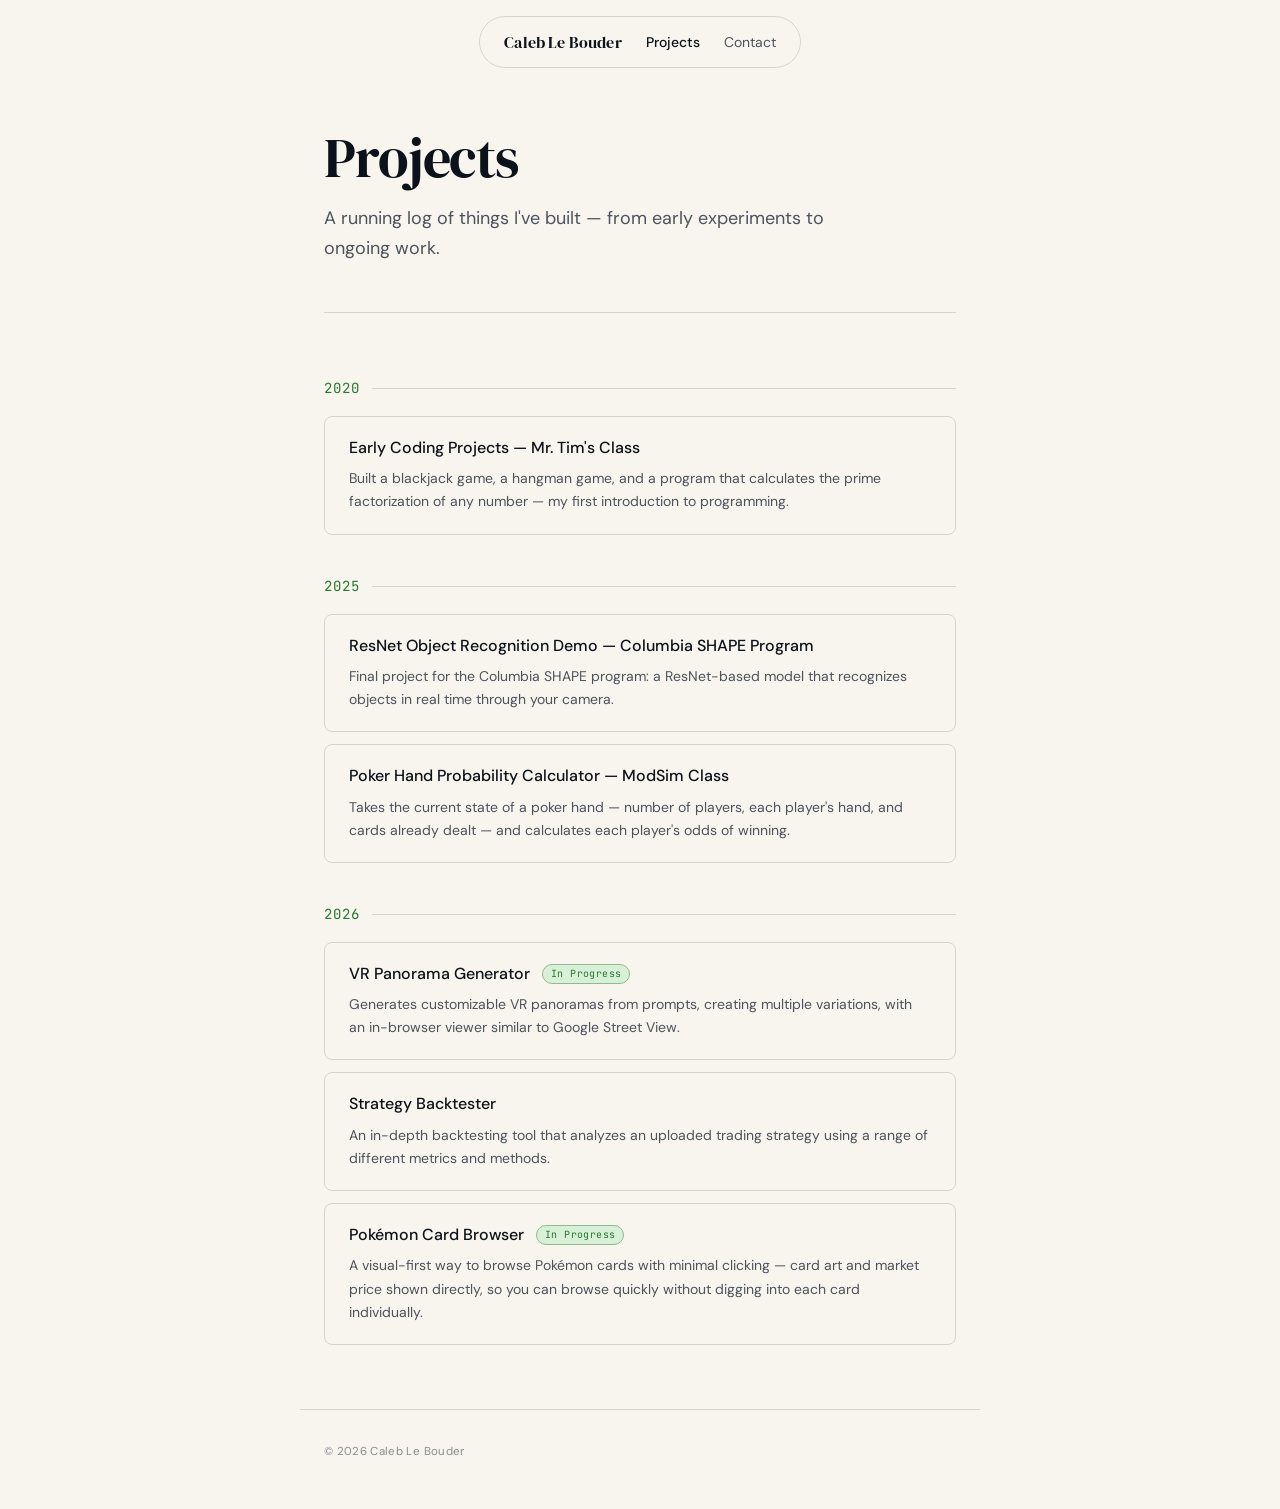
==== projects.html @ 2305d4d2 "Add design system and split projects onto separate page - Apply Garden theme (DM Serif Display, DM S" ====
<!DOCTYPE html>
<html lang="en">
<head>
  <meta charset="UTF-8">
  <meta name="viewport" content="width=device-width, initial-scale=1.0">
  <meta name="description" content="Projects by Caleb Le Bouder — games, ML, tools, and more.">
  <title>Projects — Caleb Le Bouder</title>
  <link rel="preconnect" href="https://fonts.googleapis.com">
  <link rel="preconnect" href="https://fonts.gstatic.com" crossorigin>
  <link href="https://fonts.googleapis.com/css2?family=DM+Serif+Display&family=DM+Sans:opsz,wght@9..40,300;9..40,400;9..40,500&family=JetBrains+Mono:wght@400&display=swap" rel="stylesheet">
  <link rel="stylesheet" href="style.css">
</head>
<body>

  <header>
    <nav>
      <a href="index.html">Caleb Le Bouder</a>
      <ul>
        <li><a href="projects.html" class="active">Projects</a></li>
        <li><a href="index.html#contact">Contact</a></li>
      </ul>
    </nav>
  </header>

  <main>

    <section id="projects-hero">
      <h1>Projects</h1>
      <p>A running log of things I've built — from early experiments to ongoing work.</p>
    </section>

    <section id="projects-list" class="reveal">

      <div class="timeline-year">
        <h3>2020</h3>
        <div class="project">
          <h4>Early Coding Projects — Mr. Tim's Class</h4>
          <p>Built a blackjack game, a hangman game, and a program that calculates the prime factorization of any number — my first introduction to programming.</p>
        </div>
      </div>

      <div class="timeline-year">
        <h3>2025</h3>
        <div class="project">
          <h4>ResNet Object Recognition Demo — Columbia SHAPE Program</h4>
          <p>Final project for the Columbia SHAPE program: a ResNet-based model that recognizes objects in real time through your camera.</p>
        </div>
        <div class="project">
          <h4>Poker Hand Probability Calculator — ModSim Class</h4>
          <p>Takes the current state of a poker hand — number of players, each player's hand, and cards already dealt — and calculates each player's odds of winning.</p>
        </div>
      </div>

      <div class="timeline-year">
        <h3>2026</h3>
        <div class="project">
          <h4>VR Panorama Generator <span class="status">In Progress</span></h4>
          <p>Generates customizable VR panoramas from prompts, creating multiple variations, with an in-browser viewer similar to Google Street View.</p>
        </div>
        <div class="project">
          <h4>Strategy Backtester</h4>
          <p>An in-depth backtesting tool that analyzes an uploaded trading strategy using a range of different metrics and methods.</p>
        </div>
        <div class="project">
          <h4>Pokémon Card Browser <span class="status">In Progress</span></h4>
          <p>A visual-first way to browse Pokémon cards with minimal clicking — card art and market price shown directly, so you can browse quickly without digging into each card individually.</p>
        </div>
      </div>

      <!-- To add a new project: copy a .project block into the relevant .timeline-year, or add a new .timeline-year block for a new year. -->

    </section>

  </main>

  <footer>
    <p>&copy; 2026 Caleb Le Bouder</p>
  </footer>

  <script src="script.js"></script>
</body>
</html>
---- style.css ----
/* Hallmark · macrostructure: Letter · tone: soft editorial · anchor hue: garden-green */
/* Hallmark · pre-emit critique: P4 H4 E4 S4 R4 V4 */

/* ── tokens ──────────────────────────────────────────────────── */
:root {
  /* color */
  --color-paper:      oklch(97%  0.010 88);
  --color-paper-2:    oklch(93%  0.015 88);
  --color-paper-3:    oklch(89%  0.018 88);
  --color-ink:        oklch(18%  0.020 255);
  --color-ink-2:      oklch(44%  0.018 255);
  --color-ink-3:      oklch(64%  0.012 255);
  --color-accent:     oklch(50%  0.130 145);
  --color-accent-mid: oklch(75%  0.080 145);
  --color-accent-dim: oklch(93%  0.040 145);
  --color-rule:       oklch(87%  0.010 88);
  --color-focus:      oklch(50%  0.130 145);

  /* typography */
  --font-display: 'DM Serif Display', Georgia, serif;
  --font-body:    'DM Sans', system-ui, sans-serif;
  --font-mono:    'JetBrains Mono', 'Courier New', monospace;

  /* type scale */
  --text-xs:        0.72rem;
  --text-sm:        0.875rem;
  --text-base:      1rem;
  --text-lg:        1.125rem;
  --text-xl:        1.25rem;
  --text-2xl:       1.5rem;
  --text-3xl:       2rem;
  --text-4xl:       2.75rem;
  --text-display-s: 3.5rem;
  --text-display:   4.5rem;

  /* spacing (4-pt) */
  --space-1:  0.25rem;
  --space-2:  0.5rem;
  --space-3:  0.75rem;
  --space-4:  1rem;
  --space-5:  1.25rem;
  --space-6:  1.5rem;
  --space-8:  2rem;
  --space-10: 2.5rem;
  --space-12: 3rem;
  --space-16: 4rem;
  --space-20: 5rem;
  --space-24: 6rem;
  --space-32: 8rem;

  /* motion */
  --ease-out:    cubic-bezier(0.16, 1, 0.3, 1);
  --ease-in:     cubic-bezier(0.4, 0, 1, 1);
  --ease-in-out: cubic-bezier(0.4, 0, 0.2, 1);
  --dur-fast:    120ms;
  --dur-base:    240ms;
  --dur-slow:    440ms;

  /* layout */
  --max-w:      680px;
  --radius-sm:  3px;
  --radius-md:  8px;
  --radius-lg:  16px;
  --radius-pill:999px;
}

/* ── reset ───────────────────────────────────────────────────── */
*, *::before, *::after {
  box-sizing: border-box;
  margin: 0;
  padding: 0;
}

html {
  scroll-behavior: smooth;
  overflow-x: clip;
}

body {
  background-color: var(--color-paper);
  color: var(--color-ink);
  font-family: var(--font-body);
  font-size: var(--text-base);
  line-height: 1.65;
  overflow-x: clip;
  -webkit-font-smoothing: antialiased;
  -moz-osx-font-smoothing: grayscale;
}

/* ── nav — N5 floating pill ──────────────────────────────────── */
header {
  position: fixed;
  top: var(--space-4);
  left: 0;
  right: 0;
  z-index: 100;
  display: flex;
  justify-content: center;
  pointer-events: none;
}

nav {
  pointer-events: all;
  display: flex;
  align-items: center;
  gap: var(--space-6);
  padding: var(--space-3) var(--space-6);
  background: oklch(97% 0.010 88 / 0.88);
  backdrop-filter: blur(14px);
  -webkit-backdrop-filter: blur(14px);
  border: 1px solid var(--color-rule);
  border-radius: var(--radius-pill);
  transition:
    box-shadow var(--dur-base) var(--ease-out),
    background  var(--dur-base) var(--ease-out);
}

nav.scrolled {
  box-shadow: 0 2px 20px oklch(18% 0.02 255 / 0.09);
}

nav > a {
  font-family: var(--font-display);
  font-size: var(--text-base);
  color: var(--color-ink);
  text-decoration: none;
  letter-spacing: 0.01em;
  white-space: nowrap;
  flex-shrink: 0;
}

nav > a:focus-visible {
  outline: 2px solid var(--color-focus);
  outline-offset: 3px;
  border-radius: var(--radius-sm);
}

nav ul {
  display: flex;
  list-style: none;
  gap: var(--space-6);
}

nav ul a {
  font-size: var(--text-sm);
  font-weight: 400;
  color: var(--color-ink-2);
  text-decoration: none;
  transition: color var(--dur-fast) var(--ease-out);
}

nav ul a:hover,
nav ul a.active {
  color: var(--color-ink);
}

nav ul a.active {
  font-weight: 500;
}

nav ul a:focus-visible {
  outline: 2px solid var(--color-focus);
  outline-offset: 2px;
  border-radius: var(--radius-sm);
}

/* ── page layout ─────────────────────────────────────────────── */
main {
  max-width: var(--max-w);
  margin: 0 auto;
  padding: 0 var(--space-6);
}

section[id] {
  scroll-margin-top: 80px;
}

section + section {
  border-top: 1px solid var(--color-rule);
}

section {
  padding-top: var(--space-16);
  padding-bottom: var(--space-16);
}

section h2 {
  font-family: var(--font-display);
  font-size: var(--text-2xl);
  font-weight: 400;
  font-style: normal;
  color: var(--color-ink);
  margin-bottom: var(--space-8);
}

/* ── hero ────────────────────────────────────────────────────── */
#hero {
  min-height: 80vh;
  display: flex;
  flex-direction: column;
  justify-content: center;
  padding-top: var(--space-32);
  padding-bottom: var(--space-20);
  border-top: none;
}

#hero h1 {
  font-family: var(--font-display);
  font-size: var(--text-display-s);
  font-weight: 400;
  font-style: normal;
  line-height: 1.08;
  letter-spacing: -0.02em;
  color: var(--color-ink);
  margin-bottom: var(--space-5);
  overflow-wrap: anywhere;
  min-width: 0;
}

#hero p {
  font-size: var(--text-lg);
  color: var(--color-ink-2);
  max-width: 46ch;
  line-height: 1.6;
}

/* ── about ───────────────────────────────────────────────────── */
#about p {
  font-size: var(--text-lg);
  color: var(--color-ink-2);
  max-width: 56ch;
  line-height: 1.75;
  margin-bottom: var(--space-6);
}

.skills {
  display: flex;
  flex-wrap: wrap;
  gap: var(--space-2);
}

.skill-tag {
  font-family: var(--font-mono);
  font-size: var(--text-xs);
  color: var(--color-accent);
  background: var(--color-accent-dim);
  padding: var(--space-1) var(--space-3);
  border-radius: var(--radius-pill);
  border: 1px solid var(--color-accent-mid);
  letter-spacing: 0.03em;
  white-space: nowrap;
}

/* ── projects page hero ──────────────────────────────────────── */
#projects-hero {
  padding-top: var(--space-32);
  padding-bottom: var(--space-12);
  border-top: none;
}

#projects-hero h1 {
  font-family: var(--font-display);
  font-size: var(--text-display-s);
  font-weight: 400;
  font-style: normal;
  line-height: 1.08;
  letter-spacing: -0.02em;
  color: var(--color-ink);
  margin-bottom: var(--space-4);
  overflow-wrap: anywhere;
  min-width: 0;
}

#projects-hero p {
  font-size: var(--text-lg);
  color: var(--color-ink-2);
  max-width: 46ch;
}

#projects-list {
  border-top: 1px solid var(--color-rule);
}

/* ── projects — timeline ─────────────────────────────────────── */
.timeline-year {
  margin-bottom: var(--space-10);
}

.timeline-year:last-child {
  margin-bottom: 0;
}

.timeline-year > h3 {
  font-family: var(--font-mono);
  font-size: var(--text-sm);
  font-weight: 400;
  color: var(--color-accent);
  letter-spacing: 0.08em;
  margin-bottom: var(--space-4);
  display: flex;
  align-items: center;
  gap: var(--space-3);
}

.timeline-year > h3::after {
  content: '';
  flex: 1;
  height: 1px;
  background: var(--color-rule);
}

.project {
  padding: var(--space-5) var(--space-6);
  border-radius: var(--radius-md);
  border: 1px solid var(--color-rule);
  background: var(--color-paper);
  margin-bottom: var(--space-3);
  transition:
    border-color var(--dur-base) var(--ease-out),
    background   var(--dur-base) var(--ease-out),
    transform    var(--dur-base) var(--ease-out),
    box-shadow   var(--dur-base) var(--ease-out);
}

.project:last-child {
  margin-bottom: 0;
}

.project:hover {
  border-color: var(--color-accent-mid);
  background: var(--color-accent-dim);
  transform: translateY(-2px);
  box-shadow: 0 4px 16px oklch(50% 0.13 145 / 0.07);
}

.project h4 {
  font-size: var(--text-base);
  font-weight: 500;
  font-style: normal;
  color: var(--color-ink);
  margin-bottom: var(--space-2);
  display: flex;
  align-items: center;
  gap: var(--space-3);
  flex-wrap: wrap;
  line-height: 1.4;
}

.project p {
  font-size: var(--text-sm);
  color: var(--color-ink-2);
  line-height: 1.65;
  max-width: 60ch;
}

.status {
  font-family: var(--font-mono);
  font-size: 0.62rem;
  font-weight: 400;
  color: var(--color-accent);
  background: var(--color-accent-dim);
  padding: 2px var(--space-2);
  border-radius: var(--radius-pill);
  border: 1px solid var(--color-accent-mid);
  letter-spacing: 0.04em;
  white-space: nowrap;
  flex-shrink: 0;
}

/* ── contact ─────────────────────────────────────────────────── */
#contact p {
  font-size: var(--text-lg);
  color: var(--color-ink-2);
}

#contact a {
  color: var(--color-accent);
  text-decoration: underline;
  text-underline-offset: 3px;
  text-decoration-color: oklch(50% 0.13 145 / 0.35);
  transition:
    color                var(--dur-fast) var(--ease-out),
    text-decoration-color var(--dur-fast) var(--ease-out);
}

#contact a:hover {
  color: oklch(38% 0.12 145);
  text-decoration-color: var(--color-accent);
}

#contact a:focus-visible {
  outline: 2px solid var(--color-focus);
  outline-offset: 3px;
  border-radius: var(--radius-sm);
}

/* ── footer — Ft1 minimal statement ─────────────────────────── */
footer {
  max-width: var(--max-w);
  margin: 0 auto;
  padding: var(--space-8) var(--space-6) var(--space-12);
  border-top: 1px solid var(--color-rule);
}

footer p {
  font-size: var(--text-xs);
  color: var(--color-ink-3);
  letter-spacing: 0.03em;
}

/* ── scroll reveal ───────────────────────────────────────────── */
.reveal {
  opacity: 0;
  transform: translateY(14px);
  transition:
    opacity   var(--dur-slow) var(--ease-out),
    transform var(--dur-slow) var(--ease-out);
}

.reveal.visible {
  opacity: 1;
  transform: translateY(0);
}

/* ── reduced motion ──────────────────────────────────────────── */
@media (prefers-reduced-motion: reduce) {
  html { scroll-behavior: auto; }

  .reveal {
    opacity: 1;
    transform: none;
    transition: none;
  }

  .project,
  nav { transition: none; }
}

/* ── responsive — 768px ──────────────────────────────────────── */
@media (max-width: 768px) {
  :root { --max-w: 100%; }
}

/* ── responsive — 600px ──────────────────────────────────────── */
@media (max-width: 600px) {
  nav {
    gap: var(--space-4);
    padding: var(--space-2) var(--space-5);
  }

  nav ul { gap: var(--space-4); }

  #hero {
    padding-top: var(--space-24);
    min-height: 70vh;
  }

  #hero h1 { font-size: var(--text-4xl); }

  section {
    padding-top: var(--space-12);
    padding-bottom: var(--space-12);
  }
}

/* ── responsive — 414px ──────────────────────────────────────── */
@media (max-width: 414px) {
  #hero h1 { font-size: var(--text-3xl); }

  nav ul { gap: var(--space-3); }
}

/* ── responsive — 375px ──────────────────────────────────────── */
@media (max-width: 375px) {
  #hero h1 { font-size: var(--text-2xl); }
}

/* ── responsive — 320px: hide nav wordmark ───────────────────── */
@media (max-width: 340px) {
  nav > a { display: none; }
  nav { gap: var(--space-3); }
}
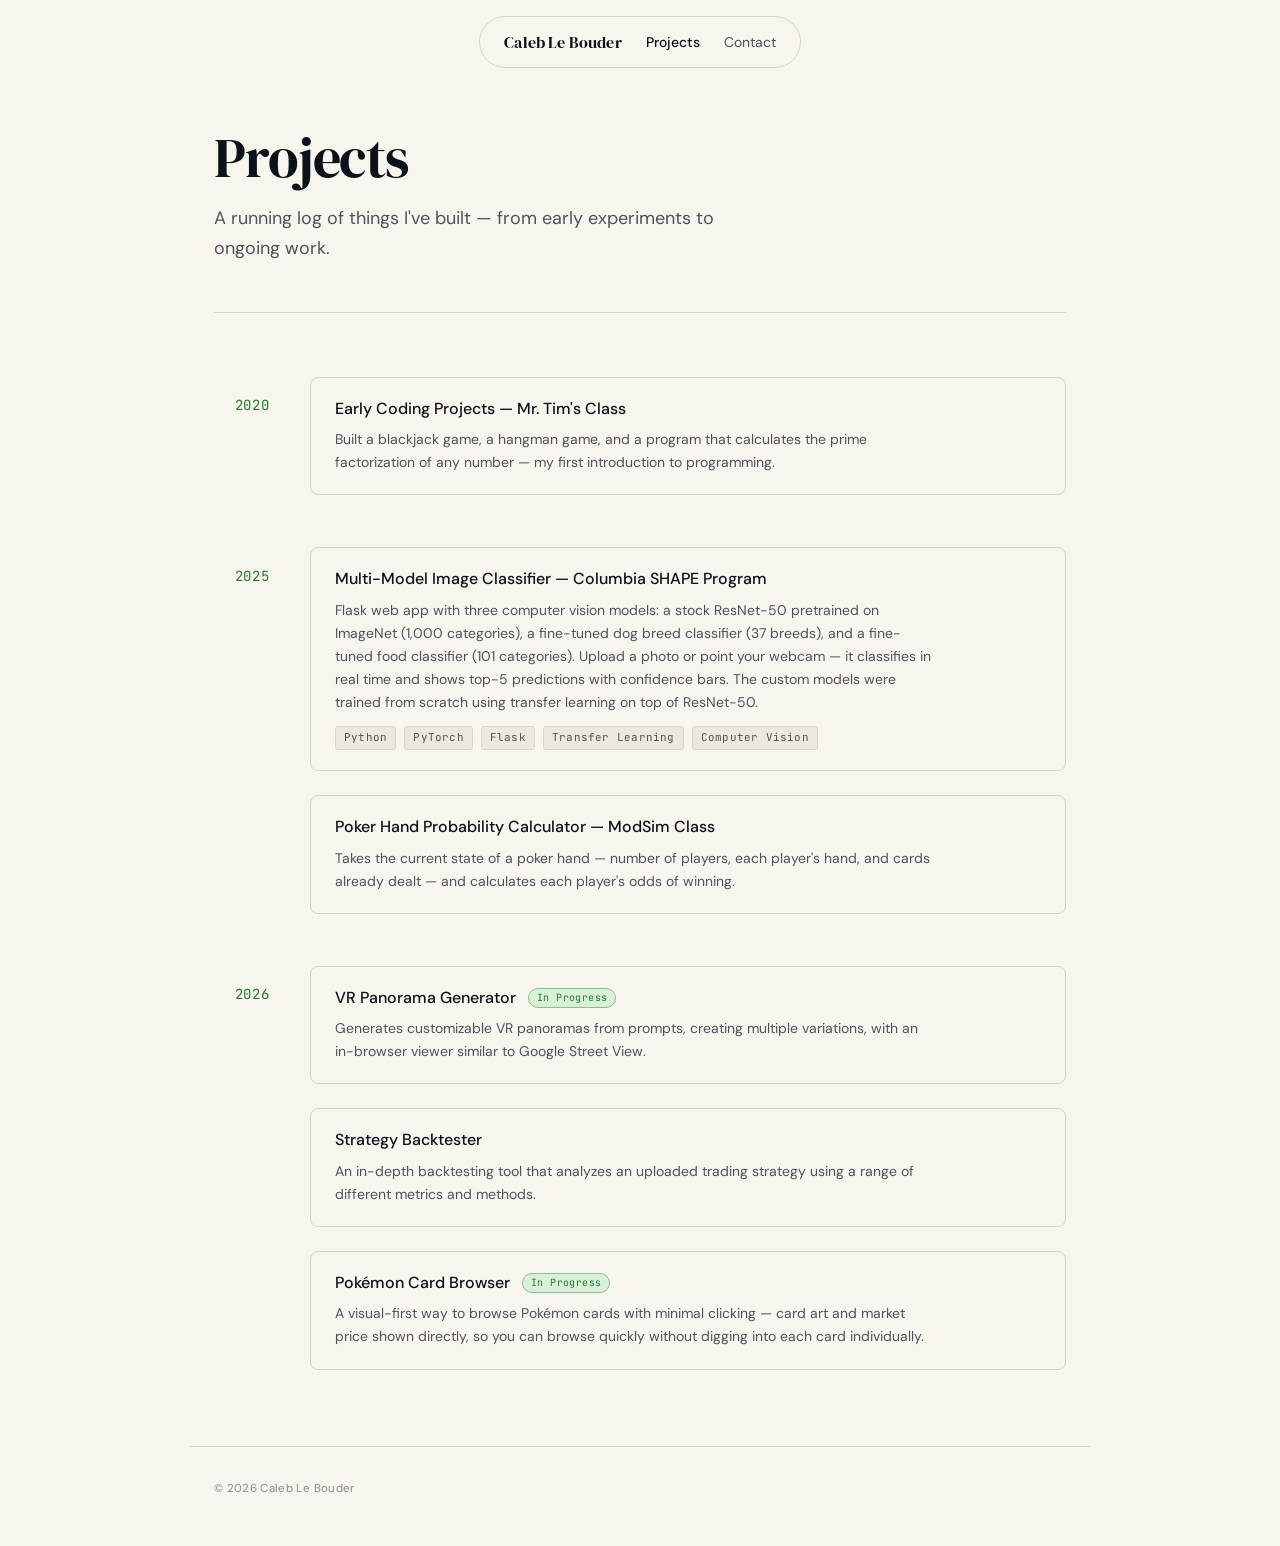
==== commit a4114e7c: "Expand ResNet project card with accurate details and tech tags - Three models: ResNet-50, dog breed " ====
--- a/projects.html
+++ b/projects.html
@@ -42,8 +42,15 @@
       <div class="timeline-year">
         <h3>2025</h3>
         <div class="project">
-          <h4>ResNet Object Recognition Demo — Columbia SHAPE Program</h4>
-          <p>Final project for the Columbia SHAPE program: a ResNet-based model that recognizes objects in real time through your camera.</p>
+          <h4>Multi-Model Image Classifier — Columbia SHAPE Program</h4>
+          <p>Flask web app with three computer vision models: a stock ResNet-50 pretrained on ImageNet (1,000 categories), a fine-tuned dog breed classifier (37 breeds), and a fine-tuned food classifier (101 categories). Upload a photo or point your webcam — it classifies in real time and shows top-5 predictions with confidence bars. The custom models were trained from scratch using transfer learning on top of ResNet-50.</p>
+          <div class="tech-tags">
+            <span class="tech-tag">Python</span>
+            <span class="tech-tag">PyTorch</span>
+            <span class="tech-tag">Flask</span>
+            <span class="tech-tag">Transfer Learning</span>
+            <span class="tech-tag">Computer Vision</span>
+          </div>
         </div>
         <div class="project">
           <h4>Poker Hand Probability Calculator — ModSim Class</h4>
--- a/style.css
+++ b/style.css
@@ -57,7 +57,7 @@
   --dur-slow:    440ms;
 
   /* layout */
-  --max-w:      680px;
+  --max-w:      900px;
   --radius-sm:  3px;
   --radius-md:  8px;
   --radius-lg:  16px;
@@ -283,6 +283,10 @@
 
 /* ── projects — timeline ─────────────────────────────────────── */
 .timeline-year {
+  display: grid;
+  grid-template-columns: 3.5rem 1fr;
+  column-gap: var(--space-10);
+  row-gap: var(--space-3);
   margin-bottom: var(--space-10);
 }
 
@@ -291,25 +295,19 @@
 }
 
 .timeline-year > h3 {
+  grid-column: 1;
+  grid-row: 1 / -1;
   font-family: var(--font-mono);
   font-size: var(--text-sm);
   font-weight: 400;
   color: var(--color-accent);
-  letter-spacing: 0.08em;
-  margin-bottom: var(--space-4);
-  display: flex;
-  align-items: center;
-  gap: var(--space-3);
-}
-
-.timeline-year > h3::after {
-  content: '';
-  flex: 1;
-  height: 1px;
-  background: var(--color-rule);
+  letter-spacing: 0.06em;
+  padding-top: 1.1rem;
+  text-align: right;
 }
 
 .project {
+  grid-column: 2;
   padding: var(--space-5) var(--space-6);
   border-radius: var(--radius-md);
   border: 1px solid var(--color-rule);
@@ -322,9 +320,6 @@
     box-shadow   var(--dur-base) var(--ease-out);
 }
 
-.project:last-child {
-  margin-bottom: 0;
-}
 
 .project:hover {
   border-color: var(--color-accent-mid);
@@ -351,6 +346,25 @@
   color: var(--color-ink-2);
   line-height: 1.65;
   max-width: 60ch;
+}
+
+.tech-tags {
+  display: flex;
+  flex-wrap: wrap;
+  gap: var(--space-2);
+  margin-top: var(--space-3);
+}
+
+.tech-tag {
+  font-family: var(--font-mono);
+  font-size: 0.68rem;
+  color: var(--color-ink-2);
+  background: var(--color-paper-2);
+  border: 1px solid var(--color-rule);
+  padding: 2px var(--space-2);
+  border-radius: var(--radius-sm);
+  letter-spacing: 0.02em;
+  white-space: nowrap;
 }
 
 .status {
@@ -461,6 +475,20 @@
     padding-top: var(--space-12);
     padding-bottom: var(--space-12);
   }
+
+  .timeline-year {
+    grid-template-columns: 1fr;
+    row-gap: var(--space-3);
+  }
+
+  .timeline-year > h3 {
+    grid-row: auto;
+    text-align: left;
+    padding-top: 0;
+    margin-bottom: var(--space-1);
+  }
+
+  .project { grid-column: 1; }
 }
 
 /* ── responsive — 414px ──────────────────────────────────────── */
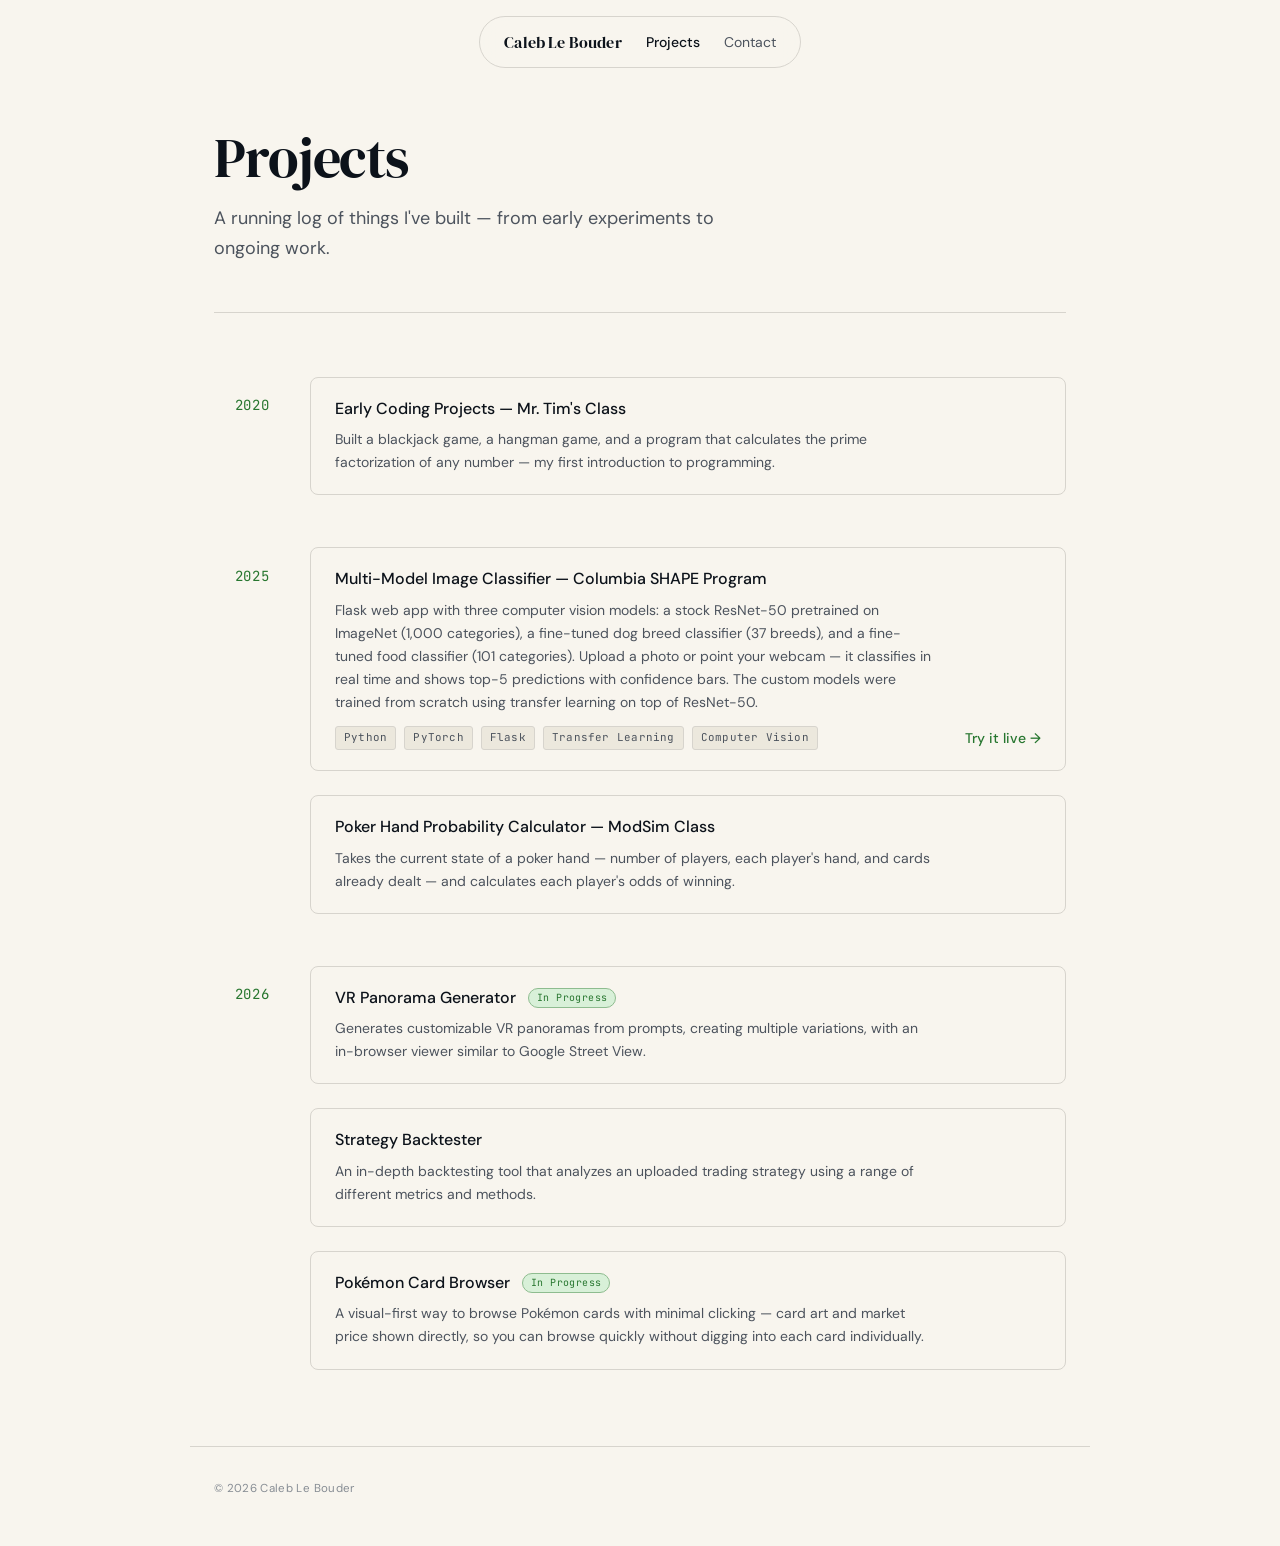
==== commit a763490a: "Add live demo link to ResNet project card Co-Authored-By: Claude Sonnet 4.6 <noreply@anthropic.com>" ====
--- a/projects.html
+++ b/projects.html
@@ -44,12 +44,15 @@
         <div class="project">
           <h4>Multi-Model Image Classifier — Columbia SHAPE Program</h4>
           <p>Flask web app with three computer vision models: a stock ResNet-50 pretrained on ImageNet (1,000 categories), a fine-tuned dog breed classifier (37 breeds), and a fine-tuned food classifier (101 categories). Upload a photo or point your webcam — it classifies in real time and shows top-5 predictions with confidence bars. The custom models were trained from scratch using transfer learning on top of ResNet-50.</p>
-          <div class="tech-tags">
-            <span class="tech-tag">Python</span>
-            <span class="tech-tag">PyTorch</span>
-            <span class="tech-tag">Flask</span>
-            <span class="tech-tag">Transfer Learning</span>
-            <span class="tech-tag">Computer Vision</span>
+          <div class="project-footer">
+            <div class="tech-tags">
+              <span class="tech-tag">Python</span>
+              <span class="tech-tag">PyTorch</span>
+              <span class="tech-tag">Flask</span>
+              <span class="tech-tag">Transfer Learning</span>
+              <span class="tech-tag">Computer Vision</span>
+            </div>
+            <a class="project-link" href="https://resnet-classifier-s8eg.onrender.com" target="_blank" rel="noopener">Try it live →</a>
           </div>
         </div>
         <div class="project">
--- a/style.css
+++ b/style.css
@@ -348,11 +348,38 @@
   max-width: 60ch;
 }
 
+.project-footer {
+  display: flex;
+  align-items: center;
+  justify-content: space-between;
+  flex-wrap: wrap;
+  gap: var(--space-3);
+  margin-top: var(--space-3);
+}
+
+.project-link {
+  font-size: var(--text-sm);
+  font-weight: 500;
+  color: var(--color-accent);
+  text-decoration: none;
+  white-space: nowrap;
+  transition: color var(--dur-fast) var(--ease-out);
+}
+
+.project-link:hover {
+  color: oklch(38% 0.12 145);
+}
+
+.project-link:focus-visible {
+  outline: 2px solid var(--color-focus);
+  outline-offset: 2px;
+  border-radius: var(--radius-sm);
+}
+
 .tech-tags {
   display: flex;
   flex-wrap: wrap;
   gap: var(--space-2);
-  margin-top: var(--space-3);
 }
 
 .tech-tag {
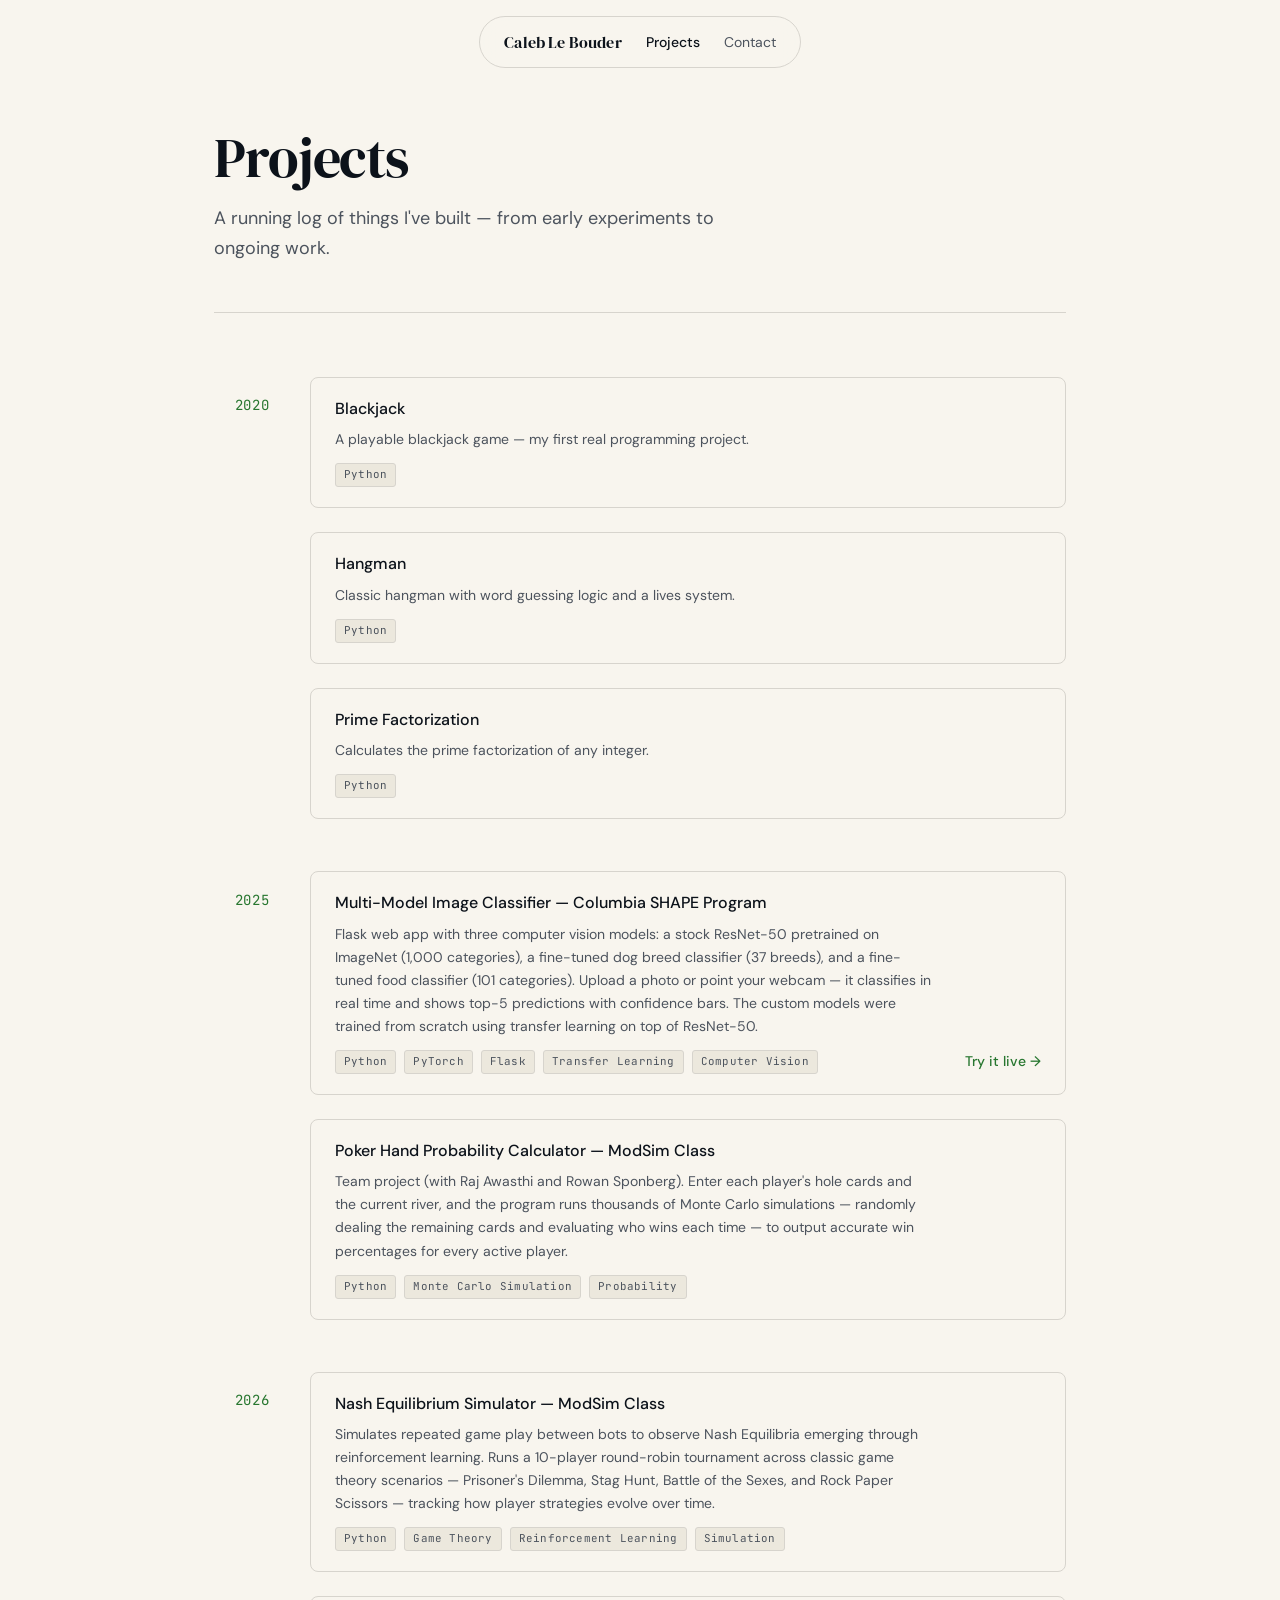
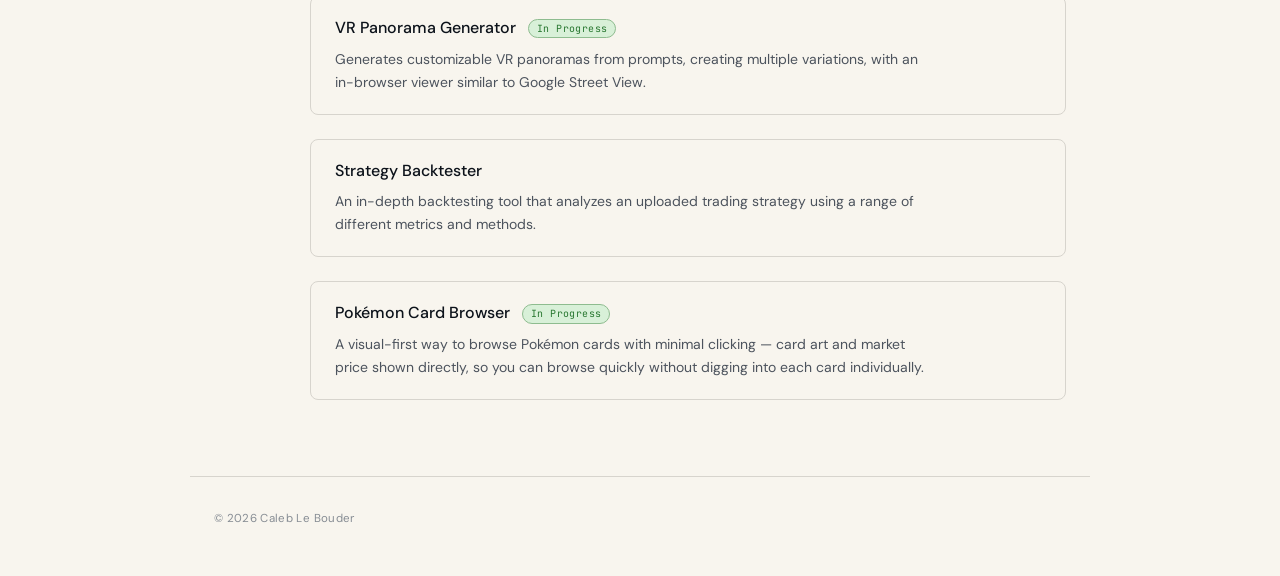
==== commit 00b02dea: "Expand project cards with accurate descriptions and tech tags - Poker: Monte Carlo simulation detail" ====
--- a/projects.html
+++ b/projects.html
@@ -34,8 +34,25 @@
       <div class="timeline-year">
         <h3>2020</h3>
         <div class="project">
-          <h4>Early Coding Projects — Mr. Tim's Class</h4>
-          <p>Built a blackjack game, a hangman game, and a program that calculates the prime factorization of any number — my first introduction to programming.</p>
+          <h4>Blackjack</h4>
+          <p>A playable blackjack game — my first real programming project.</p>
+          <div class="project-footer">
+            <div class="tech-tags"><span class="tech-tag">Python</span></div>
+          </div>
+        </div>
+        <div class="project">
+          <h4>Hangman</h4>
+          <p>Classic hangman with word guessing logic and a lives system.</p>
+          <div class="project-footer">
+            <div class="tech-tags"><span class="tech-tag">Python</span></div>
+          </div>
+        </div>
+        <div class="project">
+          <h4>Prime Factorization</h4>
+          <p>Calculates the prime factorization of any integer.</p>
+          <div class="project-footer">
+            <div class="tech-tags"><span class="tech-tag">Python</span></div>
+          </div>
         </div>
       </div>
 
@@ -57,12 +74,31 @@
         </div>
         <div class="project">
           <h4>Poker Hand Probability Calculator — ModSim Class</h4>
-          <p>Takes the current state of a poker hand — number of players, each player's hand, and cards already dealt — and calculates each player's odds of winning.</p>
+          <p>Team project (with Raj Awasthi and Rowan Sponberg). Enter each player's hole cards and the current river, and the program runs thousands of Monte Carlo simulations — randomly dealing the remaining cards and evaluating who wins each time — to output accurate win percentages for every active player.</p>
+          <div class="project-footer">
+            <div class="tech-tags">
+              <span class="tech-tag">Python</span>
+              <span class="tech-tag">Monte Carlo Simulation</span>
+              <span class="tech-tag">Probability</span>
+            </div>
+          </div>
         </div>
       </div>
 
       <div class="timeline-year">
         <h3>2026</h3>
+        <div class="project">
+          <h4>Nash Equilibrium Simulator — ModSim Class</h4>
+          <p>Simulates repeated game play between bots to observe Nash Equilibria emerging through reinforcement learning. Runs a 10-player round-robin tournament across classic game theory scenarios — Prisoner's Dilemma, Stag Hunt, Battle of the Sexes, and Rock Paper Scissors — tracking how player strategies evolve over time.</p>
+          <div class="project-footer">
+            <div class="tech-tags">
+              <span class="tech-tag">Python</span>
+              <span class="tech-tag">Game Theory</span>
+              <span class="tech-tag">Reinforcement Learning</span>
+              <span class="tech-tag">Simulation</span>
+            </div>
+          </div>
+        </div>
         <div class="project">
           <h4>VR Panorama Generator <span class="status">In Progress</span></h4>
           <p>Generates customizable VR panoramas from prompts, creating multiple variations, with an in-browser viewer similar to Google Street View.</p>
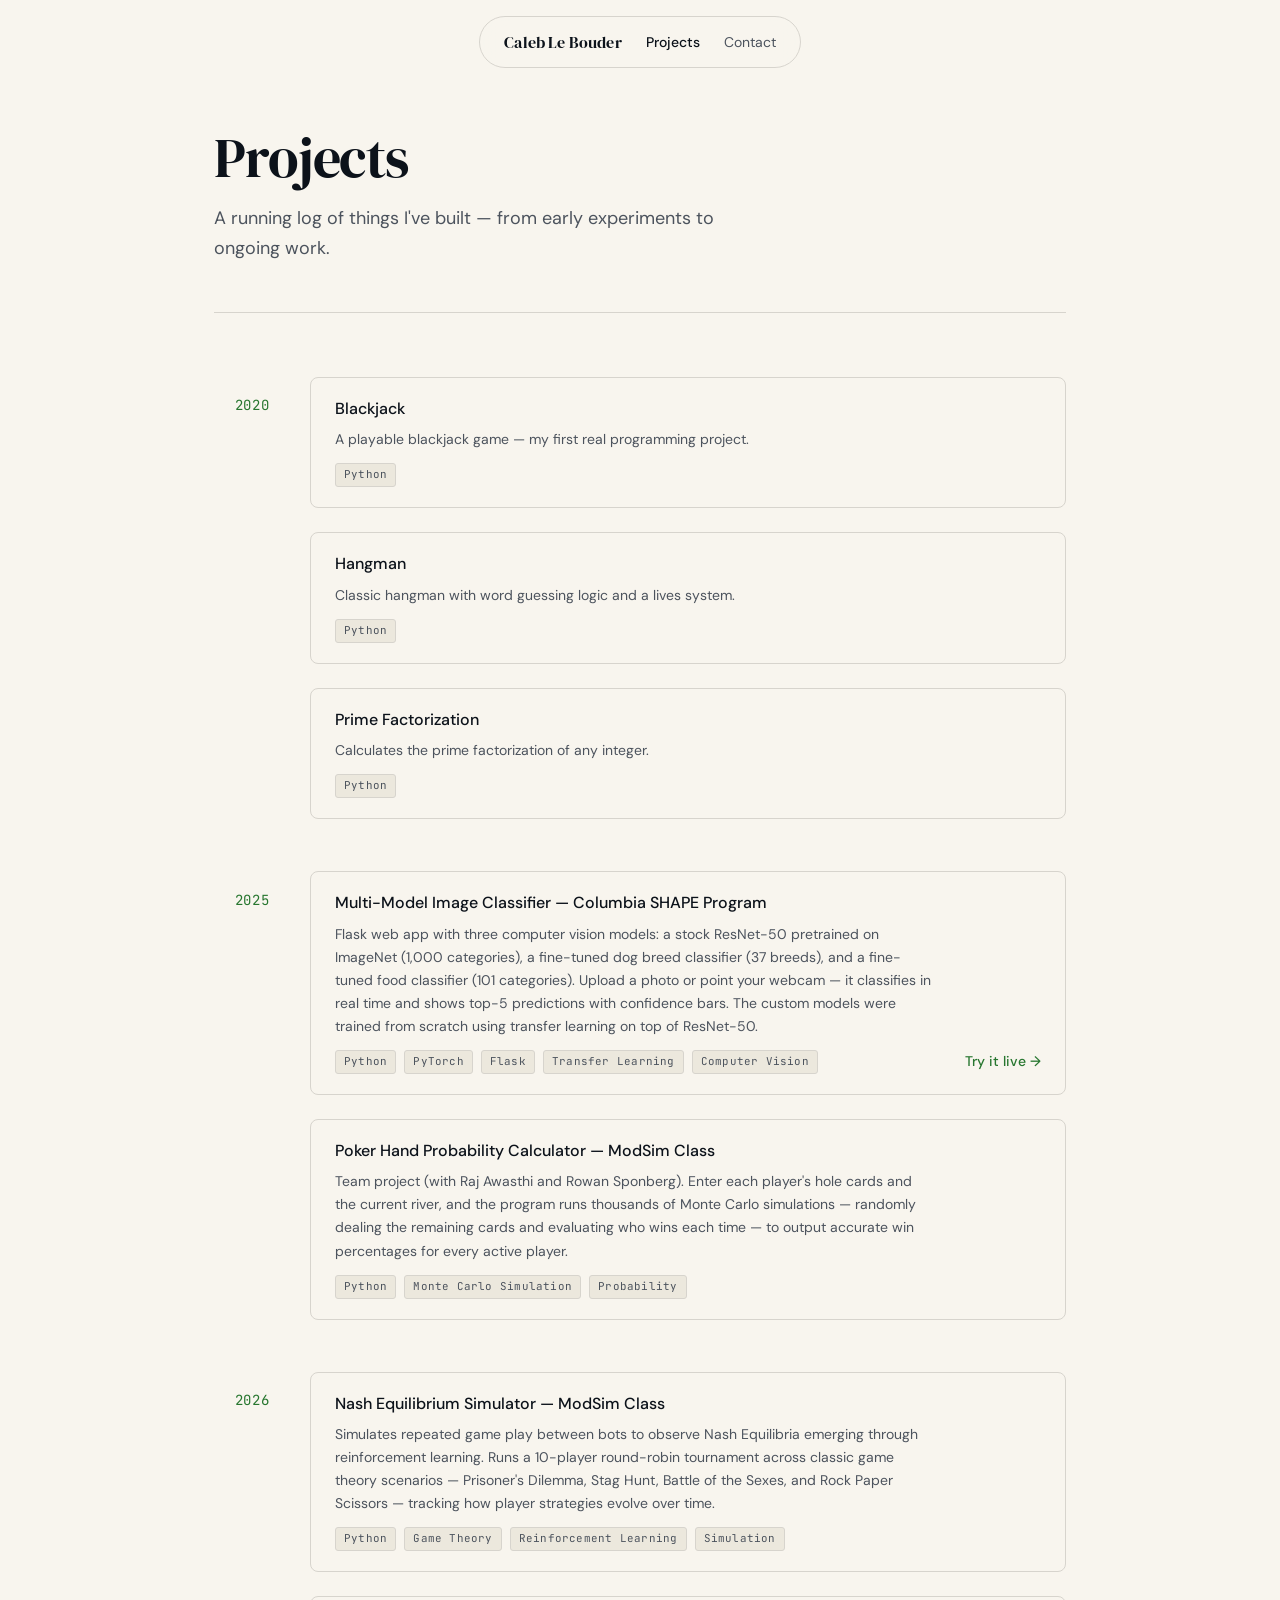
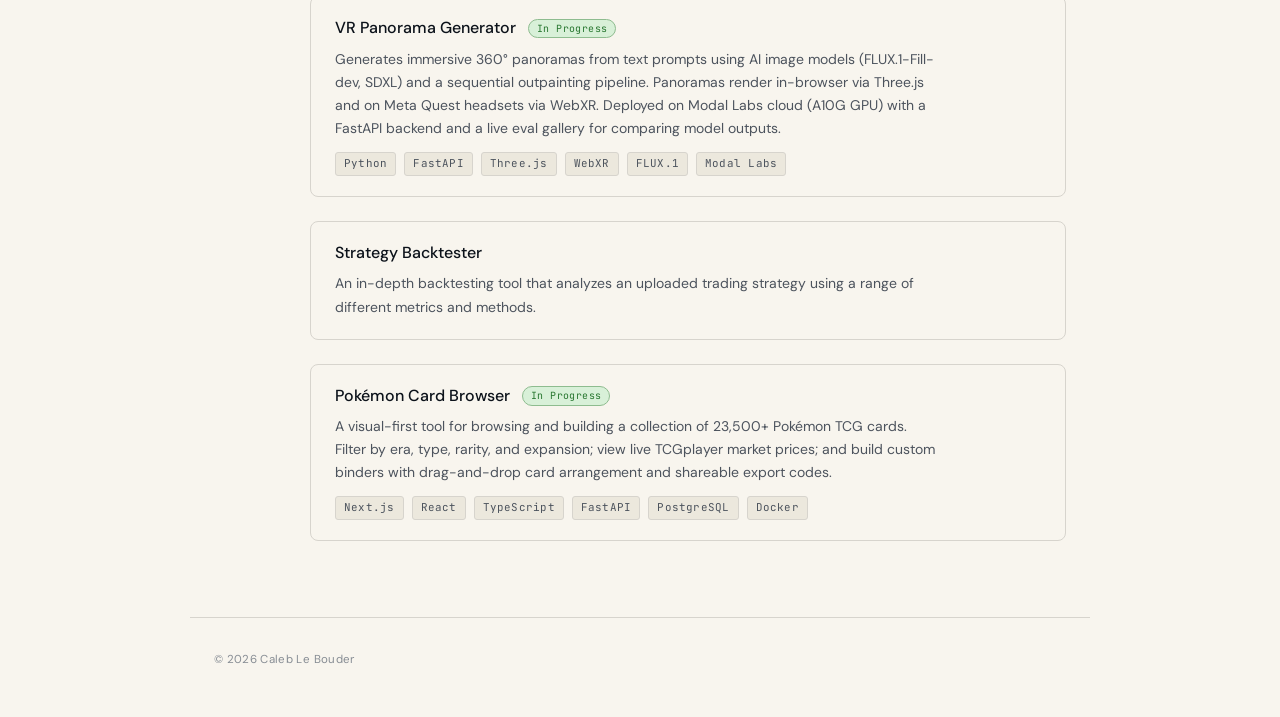
==== commit 7d15c8de: "Flesh out VR Panorama and Pokémon Card Browser project cards Added full descriptions and tech tag fo" ====
--- a/projects.html
+++ b/projects.html
@@ -69,7 +69,7 @@
               <span class="tech-tag">Transfer Learning</span>
               <span class="tech-tag">Computer Vision</span>
             </div>
-            <a class="project-link" href="https://resnet-classifier-s8eg.onrender.com" target="_blank" rel="noopener">Try it live →</a>
+            <a class="project-link" href="https://resnet-classifier-demo.streamlit.app/" target="_blank" rel="noopener">Try it live →</a>
           </div>
         </div>
         <div class="project">
@@ -101,7 +101,17 @@
         </div>
         <div class="project">
           <h4>VR Panorama Generator <span class="status">In Progress</span></h4>
-          <p>Generates customizable VR panoramas from prompts, creating multiple variations, with an in-browser viewer similar to Google Street View.</p>
+          <p>Generates immersive 360° panoramas from text prompts using AI image models (FLUX.1-Fill-dev, SDXL) and a sequential outpainting pipeline. Panoramas render in-browser via Three.js and on Meta Quest headsets via WebXR. Deployed on Modal Labs cloud (A10G GPU) with a FastAPI backend and a live eval gallery for comparing model outputs.</p>
+          <div class="project-footer">
+            <div class="tech-tags">
+              <span class="tech-tag">Python</span>
+              <span class="tech-tag">FastAPI</span>
+              <span class="tech-tag">Three.js</span>
+              <span class="tech-tag">WebXR</span>
+              <span class="tech-tag">FLUX.1</span>
+              <span class="tech-tag">Modal Labs</span>
+            </div>
+          </div>
         </div>
         <div class="project">
           <h4>Strategy Backtester</h4>
@@ -109,7 +119,17 @@
         </div>
         <div class="project">
           <h4>Pokémon Card Browser <span class="status">In Progress</span></h4>
-          <p>A visual-first way to browse Pokémon cards with minimal clicking — card art and market price shown directly, so you can browse quickly without digging into each card individually.</p>
+          <p>A visual-first tool for browsing and building a collection of 23,500+ Pokémon TCG cards. Filter by era, type, rarity, and expansion; view live TCGplayer market prices; and build custom binders with drag-and-drop card arrangement and shareable export codes.</p>
+          <div class="project-footer">
+            <div class="tech-tags">
+              <span class="tech-tag">Next.js</span>
+              <span class="tech-tag">React</span>
+              <span class="tech-tag">TypeScript</span>
+              <span class="tech-tag">FastAPI</span>
+              <span class="tech-tag">PostgreSQL</span>
+              <span class="tech-tag">Docker</span>
+            </div>
+          </div>
         </div>
       </div>
 
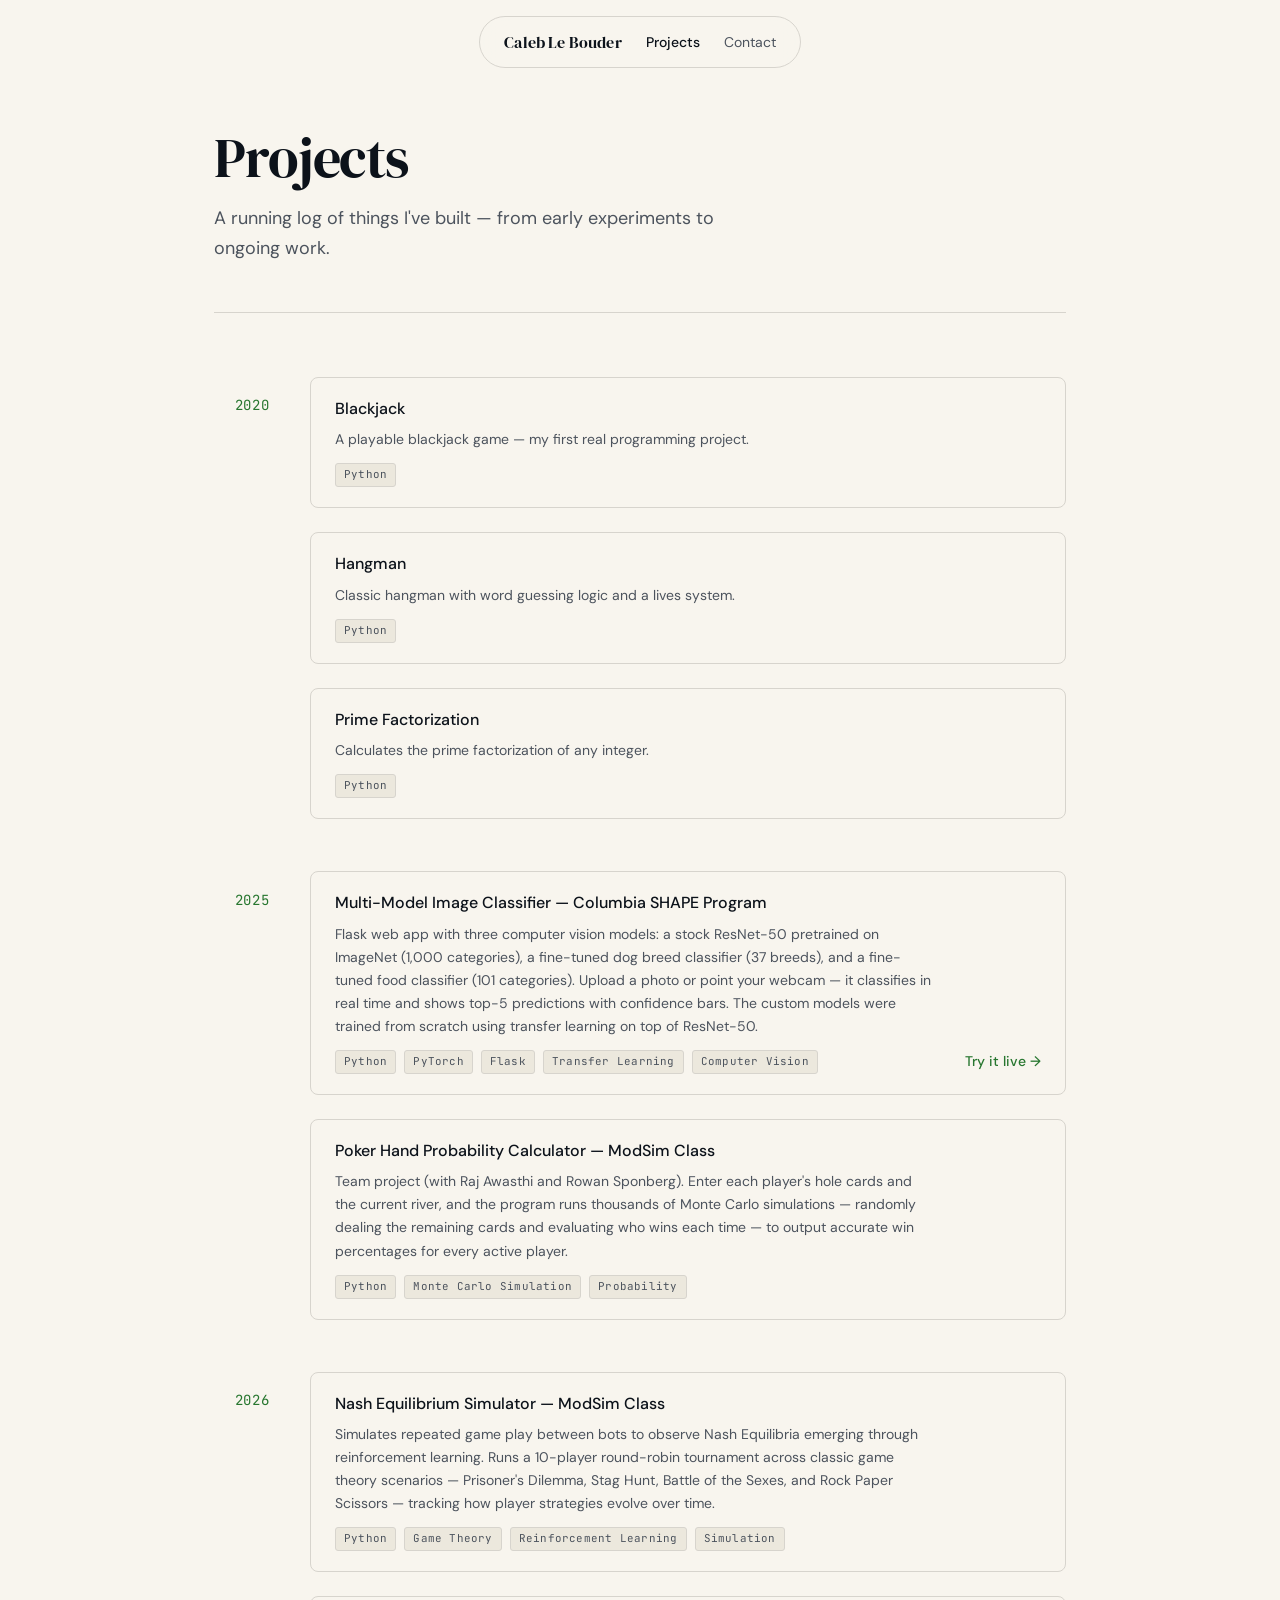
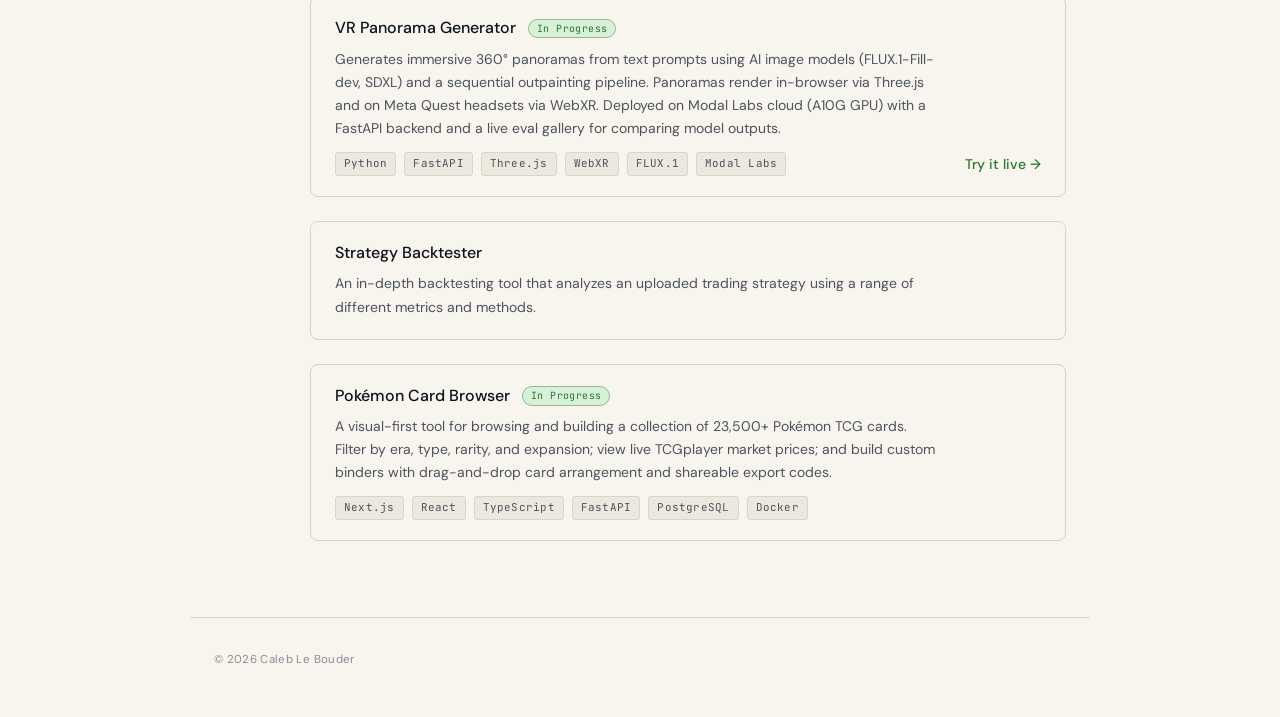
==== commit 52be23e0: "Add live link to VR Panorama project card Co-Authored-By: Claude Sonnet 4.6 <noreply@anthropic.com>" ====
--- a/projects.html
+++ b/projects.html
@@ -111,6 +111,7 @@
               <span class="tech-tag">FLUX.1</span>
               <span class="tech-tag">Modal Labs</span>
             </div>
+            <a class="project-link" href="https://vr-panorama.fly.dev/" target="_blank" rel="noopener">Try it live →</a>
           </div>
         </div>
         <div class="project">
